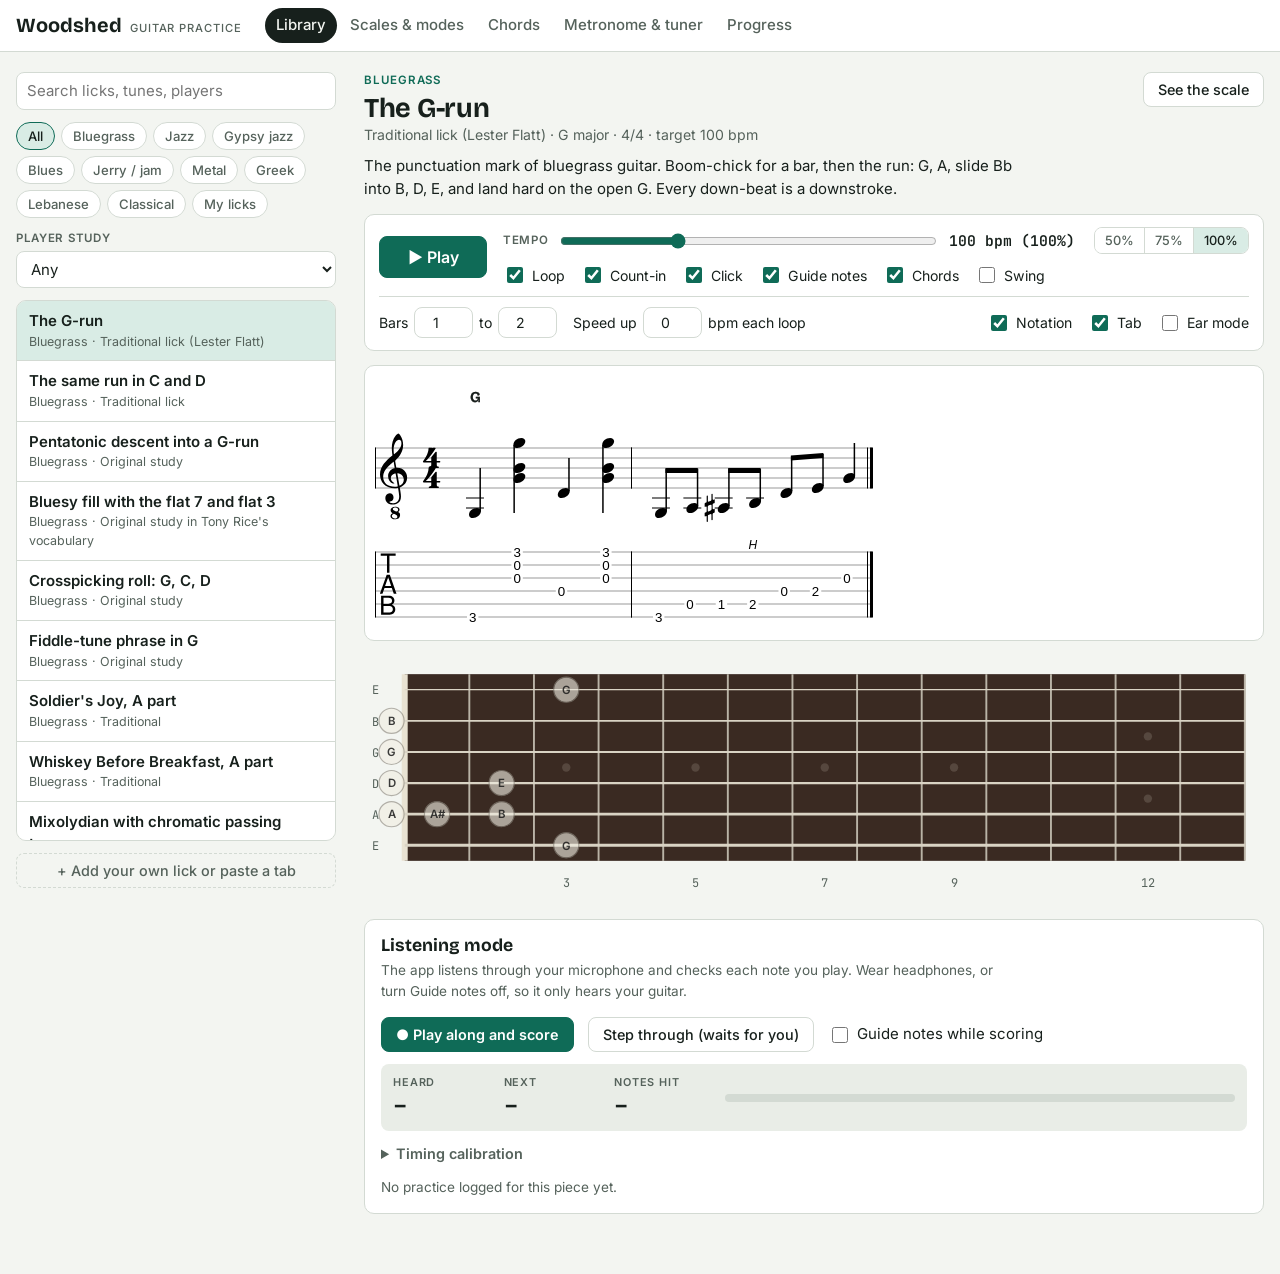
==== docs/index.html @ 0c2ee4f9 "Add Woodshed, a browser-based guitar practice app Static app in docs/ (no build step) with: - 66-pie" ====
<!doctype html>
<html lang="en">
<head>
<meta charset="utf-8">
<meta name="viewport" content="width=device-width,initial-scale=1,viewport-fit=cover">
<title>Woodshed Guitar</title>
<meta name="claude:viewport-fit-sides" content="cover">
<link rel="stylesheet" href="https://fonts.googleapis.com/css2?family=Bricolage+Grotesque:opsz,wght@12..96,500;12..96,700&family=Inter:wght@400;500;600&family=JetBrains+Mono:wght@400;600&display=swap">
<link rel="stylesheet" href="css/style.css">
</head>
<body>
<header class="top">
  <div class="top-in">
    <a class="brand" href="#library">Woodshed<span>guitar practice</span></a>
    <nav class="nav" aria-label="Sections">
      <a href="#library" data-view="library">Library</a>
      <a href="#scales" data-view="scales">Scales &amp; modes</a>
      <a href="#chords" data-view="chords">Chords</a>
      <a href="#tools" data-view="tools">Metronome &amp; tuner</a>
      <a href="#progress" data-view="progress">Progress</a>
    </nav>
  </div>
</header>

<main class="wrap">
  <!-- ============ LIBRARY / PRACTICE ============ -->
  <section id="view-library" class="view">
    <div class="lib">
      <aside class="lib-side" id="lib-side">
        <input type="search" id="lib-search" class="input" placeholder="Search licks, tunes, players" aria-label="Search the library">
        <div class="chips" id="style-chips" role="group" aria-label="Style"></div>
        <label class="field">
          <span>Player study</span>
          <select id="tag-select" class="input"></select>
        </label>
        <ul class="lick-list" id="lick-list"></ul>
        <button class="btn btn-ghost" id="add-lick">+ Add your own lick or paste a tab</button>
        <details class="songs" id="songs-box">
          <summary id="songs-title">Songs to know</summary>
          <ul id="songs-list"></ul>
        </details>
      </aside>

      <div class="lib-main" id="lib-main">
        <button class="btn btn-ghost back" id="lib-back">← Library</button>

        <div id="lick-view">
          <div class="lick-head">
            <div>
              <p class="eyebrow" id="lick-style"></p>
              <h1 id="lick-title"></h1>
              <p class="meta" id="lick-meta"></p>
            </div>
            <div class="lick-actions" id="lick-actions"></div>
          </div>
          <p class="about" id="lick-about"></p>

          <div class="transport" id="transport">
            <button class="btn btn-primary play" id="play-btn">▶ Play</button>
            <div class="tempo">
              <label for="bpm">Tempo</label>
              <input type="range" id="bpm" min="30" max="260" step="1">
              <output id="bpm-out" class="num"></output>
              <div class="seg" id="pct-btns">
                <button data-pct="0.5">50%</button><button data-pct="0.75">75%</button><button data-pct="1">100%</button>
              </div>
            </div>
            <div class="toggles">
              <label><input type="checkbox" id="opt-loop"> Loop</label>
              <label><input type="checkbox" id="opt-count"> Count-in</label>
              <label><input type="checkbox" id="opt-click"> Click</label>
              <label><input type="checkbox" id="opt-guide"> Guide notes</label>
              <label><input type="checkbox" id="opt-backing"> Chords</label>
              <label><input type="checkbox" id="opt-swing"> Swing</label>
            </div>
            <div class="toggles">
              <label>Bars <input type="number" id="bar-from" class="input small" min="1"> to <input type="number" id="bar-to" class="input small" min="1"></label>
              <label>Speed up <input type="number" id="ramp" class="input small" min="0" max="20" step="1"> bpm each loop</label>
              <span class="spacer"></span>
              <label><input type="checkbox" id="opt-notation"> Notation</label>
              <label><input type="checkbox" id="opt-tab"> Tab</label>
              <label title="Hide the music and learn the phrase by ear"><input type="checkbox" id="opt-ear"> Ear mode</label>
            </div>
          </div>

          <div class="score-card">
            <div class="score-scroll"><div id="score" class="score"></div></div>
            <div id="ear-cover" class="ear-cover" hidden>
              <p><strong>Ear mode.</strong> The music is hidden. Play it, sing it back, then find it on the neck. Use Step through to check yourself note by note.</p>
            </div>
            <p class="errors" id="lick-errors" hidden></p>
          </div>

          <div class="fb-scroll"><div id="lick-fb"></div></div>

          <div class="listen" id="listen">
            <div class="listen-head">
              <h2>Listening mode</h2>
              <p class="hint">The app listens through your microphone and checks each note you play. Wear headphones, or turn Guide notes off, so it only hears your guitar.</p>
            </div>
            <div class="listen-row">
              <button class="btn btn-primary" id="along-btn">● Play along and score</button>
              <button class="btn" id="step-btn">Step through (waits for you)</button>
              <label class="inline"><input type="checkbox" id="opt-along-guide"> Guide notes while scoring</label>
            </div>
            <div class="listen-live" id="listen-live">
              <div class="heard"><span class="lbl">Heard</span><span class="big num" id="heard-note">–</span></div>
              <div class="heard"><span class="lbl">Next</span><span class="big num" id="want-note">–</span></div>
              <div class="heard"><span class="lbl">Notes hit</span><span class="big num" id="live-score">–</span></div>
              <div class="meter"><div id="level-bar"></div></div>
            </div>
            <p class="result" id="listen-result" hidden></p>
            <p class="errors" id="mic-error" hidden></p>
            <details class="adv">
              <summary>Timing calibration</summary>
              <label>Microphone delay <input type="range" id="latency" min="0" max="250" step="5"> <output id="latency-out" class="num"></output></label>
              <p class="hint">If you are playing in time but notes score as late, raise this. Bluetooth headphones and speakers often need 150 ms or more.</p>
            </details>
            <div class="history" id="lick-history"></div>
          </div>
        </div>

        <!-- editor for your own licks -->
        <div id="editor" hidden>
          <h1>Your lick</h1>
          <p class="about">Type a phrase in the app's notation, or paste ASCII tab from any transcription and convert it. It is saved in this browser and gets every practice tool: playback, tempo, looping and listening mode.</p>
          <div class="form-grid">
            <label class="field"><span>Title</span><input id="ed-title" class="input" placeholder="Church Street Blues, intro"></label>
            <label class="field"><span>Style</span><select id="ed-style" class="input"></select></label>
            <label class="field"><span>Meter</span><input id="ed-meter" class="input" value="4/4"></label>
            <label class="field"><span>Target tempo (quarter notes / min)</span><input id="ed-tempo" class="input" type="number" value="100" min="30" max="260"></label>
          </div>
          <label class="field"><span>Notes</span>
            <textarea id="ed-notes" class="input mono" rows="5" spellcheck="false" placeholder="e 6/3 5/0 5/1h 5/2 4/0 4/2 q 3/0 r |"></textarea>
          </label>
          <p class="errors" id="ed-errors" hidden></p>
          <div class="score-card"><div class="score-scroll"><div id="ed-score" class="score"></div></div></div>
          <div class="listen-row">
            <button class="btn btn-primary" id="ed-save">Save lick</button>
            <button class="btn" id="ed-cancel">Cancel</button>
          </div>
          <details class="adv" open>
            <summary>Paste ASCII tab</summary>
            <textarea id="ed-ascii" class="input mono" rows="7" spellcheck="false" placeholder="e|-----------------|&#10;B|-----------------|&#10;G|-------------0---|&#10;D|---------0-2-----|&#10;A|---0-1h2---------|&#10;E|-3---------------|"></textarea>
            <div class="listen-row">
              <label class="inline">Each note is a
                <select id="ed-ascii-dur" class="input small"><option value="e">eighth</option><option value="s">sixteenth</option><option value="q">quarter</option></select>
              </label>
              <button class="btn" id="ed-convert">Convert to notes</button>
            </div>
            <p class="hint">ASCII tab does not record rhythm, so every note starts with the same length. Step-through mode ignores rhythm entirely; edit the durations afterwards if you want to play along in time.</p>
          </details>
          <details class="adv">
            <summary>Notation reference</summary>
            <pre class="ref">w h q e s        whole, half, quarter, eighth, sixteenth (applies until changed)
q.  e.           dotted          et st qt   triplets
6/3              string 6 (low E), fret 3
g3 c#4 bb3       a pitch by name; open strings are e2 a2 d3 g3 b3 e4
@5               place named pitches around the 5th fret
5/3+4/2+3/0      notes played together
r                rest            -   hold the previous note (tie)
|                bar line        [Am7]  chord symbol
after a note:    h hammer-on  p pull-off  s slide  ~ vibrato
                 b whole-step bend  b1 half-step bend  q quarter-tone bend</pre>
          </details>
        </div>
      </div>
    </div>
  </section>

  <!-- ============ SCALES ============ -->
  <section id="view-scales" class="view" hidden>
    <h1>Scales &amp; modes</h1>
    <div class="bar">
      <label class="field"><span>Root</span><select id="sc-root" class="input"></select></label>
      <label class="field grow"><span>Scale</span><select id="sc-scale" class="input"></select></label>
      <label class="field"><span>Labels</span>
        <select id="sc-labels" class="input"><option value="note">Note names</option><option value="degree">Scale degrees</option></select>
      </label>
      <button class="btn btn-primary" id="sc-play">▶ Play scale</button>
    </div>
    <p class="about" id="sc-about"></p>
    <p class="meta" id="sc-notes"></p>
    <div class="fb-scroll"><div id="sc-fb"></div></div>
    <p class="hint" id="sc-quarter" hidden>Outlined notes are quarter tones: fret the note shown and bend it up slightly, about half the distance to the next fret. Tap any note on the neck to hear it.</p>
    <h2>Related studies</h2>
    <ul class="lick-list inline-list" id="sc-licks"></ul>
  </section>

  <!-- ============ CHORDS ============ -->
  <section id="view-chords" class="view" hidden>
    <h1>Chord library</h1>
    <div class="bar">
      <label class="field"><span>Root</span><select id="ch-root" class="input"></select></label>
      <div class="chips" id="ch-cats" role="group" aria-label="Chord family"></div>
    </div>
    <p class="about" id="ch-note"></p>
    <div class="chord-grid" id="ch-grid"></div>
    <p class="hint">Tap a chord to hear it. Filled accent dots are roots.</p>
  </section>

  <!-- ============ TOOLS ============ -->
  <section id="view-tools" class="view" hidden>
    <div class="tools">
      <div class="panel">
        <h1>Metronome</h1>
        <div class="metro-bpm"><output id="m-bpm-out" class="num">100</output><span>bpm</span></div>
        <input type="range" id="m-bpm" min="30" max="300" value="100" aria-label="Tempo">
        <div class="listen-row center">
          <button class="btn" id="m-minus">−5</button>
          <button class="btn btn-primary play" id="m-start">▶ Start</button>
          <button class="btn" id="m-plus">+5</button>
          <button class="btn" id="m-tap">Tap tempo</button>
        </div>
        <div class="beats" id="m-beats" aria-hidden="true"></div>
        <div class="form-grid">
          <label class="field"><span>Meter</span>
            <select id="m-meter" class="input">
              <option>2/4</option><option>3/4</option><option selected>4/4</option><option>5/4</option><option>6/8</option>
              <option value="7/8">7/8 (kalamatianos 3+2+2)</option><option value="9/8">9/8 (3+3+3)</option>
              <option value="9/8z">9/8 (karsilamas 2+2+2+3)</option><option value="10/8">10/8 (sama'i 3+2+2+3)</option><option>12/8</option>
            </select>
          </label>
          <label class="field"><span>Subdivide the beat</span>
            <select id="m-sub" class="input"><option value="1">None</option><option value="2">Eighths</option><option value="3">Triplets</option><option value="4">Sixteenths</option></select>
          </label>
          <label class="field"><span>Speed trainer: add bpm</span><input type="number" id="m-inc" class="input" value="0" min="0" max="20"></label>
          <label class="field"><span>every N bars</span><input type="number" id="m-every" class="input" value="4" min="1" max="64"></label>
        </div>
      </div>
      <div class="panel">
        <h1>Tuner</h1>
        <div class="tuner">
          <div class="tuner-note num" id="t-note">–</div>
          <div class="tuner-scale"><div class="tuner-mid"></div><div class="tuner-needle" id="t-needle"></div></div>
          <div class="tuner-cents num" id="t-cents">Start the tuner and play a string</div>
        </div>
        <div class="listen-row center"><button class="btn btn-primary" id="t-start">Start tuner</button></div>
        <p class="hint center">Standard tuning: E2 A2 D3 G3 B3 E4</p>
        <p class="errors" id="t-error" hidden></p>
      </div>
    </div>
  </section>

  <!-- ============ PROGRESS ============ -->
  <section id="view-progress" class="view" hidden>
    <h1>Progress</h1>
    <div class="stats" id="pr-stats"></div>
    <h2>Accuracy over time</h2>
    <div class="chart" id="pr-chart"></div>
    <h2>By style</h2>
    <div class="style-bars" id="pr-styles"></div>
    <h2>Pieces you have worked on</h2>
    <div class="table-scroll"><table class="table" id="pr-table"></table></div>
    <div class="listen-row">
      <button class="btn" id="pr-reset">Clear practice history</button>
      <span id="pr-confirm" hidden>Delete all history? <button class="btn btn-danger" id="pr-yes">Yes, delete</button> <button class="btn" id="pr-no">Keep it</button></span>
    </div>
  </section>
</main>

<script src="vendor/vexflow.js"></script>
<script src="js/theory.js"></script>
<script src="js/dsl.js"></script>
<script src="js/audio.js"></script>
<script src="js/pitch.js"></script>
<script src="js/score.js"></script>
<script src="js/player.js"></script>
<script src="js/fretboard.js"></script>
<script src="js/store.js"></script>
<script src="js/chords.js"></script>
<script src="js/library/meta.js"></script>
<script src="js/library/bluegrass.js"></script>
<script src="js/library/jazz.js"></script>
<script src="js/library/gypsy.js"></script>
<script src="js/library/blues.js"></script>
<script src="js/library/metal.js"></script>
<script src="js/library/greek.js"></script>
<script src="js/library/lebanese.js"></script>
<script src="js/library/classical.js"></script>
<script src="js/app.js"></script>
</body>
</html>
---- docs/css/style.css ----
/* Woodshed. Layout: a working bench — library rail on the left, the piece on the right,
   score on a paper-like card. Colours come from the instrument: spruce-pale ground,
   ebony ink, a deep bottle-green accent, amber for the "now" position. */
:root {
  --bg: #f3f5f1;
  --surface: #ffffff;
  --surface-2: #e9ede7;
  --ink: #17201c;
  --ink-2: #55625b;
  --line: #d3dad3;
  --accent: #0f6b57;
  --accent-ink: #ffffff;
  --accent-soft: #d9ece5;
  --now: #c77a12;
  --now-soft: #f6e3c2;
  --good: #23824d;
  --mid: #b07a10;
  --bad: #c2402f;
  --board: #3a2a22;
  --board-line: #b9b3a6;
  --score-filter: none;
  --font-display: 'Bricolage Grotesque', 'Avenir Next', 'Segoe UI', sans-serif;
  --font-body: 'Inter', system-ui, -apple-system, 'Segoe UI', sans-serif;
  --font-mono: 'JetBrains Mono', ui-monospace, 'SF Mono', Menlo, monospace;
  --radius: 10px;
}
@media (prefers-color-scheme: dark) {
  :root:not([data-theme="light"]) {
    --bg: #101513; --surface: #181f1c; --surface-2: #212a26; --ink: #e7ede9; --ink-2: #9fada5; --line: #2e3934;
    --accent: #4fc3a1; --accent-ink: #06231b; --accent-soft: #17382f; --now: #e5a548; --now-soft: #4a3716;
    --good: #5ccb86; --mid: #e0b04e; --bad: #f07a68; --board: #2a1f1a; --board-line: #8a857b;
    --score-filter: invert(0.9) hue-rotate(180deg);
    color-scheme: dark;
  }
}
:root[data-theme="dark"] {
  --bg: #101513; --surface: #181f1c; --surface-2: #212a26; --ink: #e7ede9; --ink-2: #9fada5; --line: #2e3934;
  --accent: #4fc3a1; --accent-ink: #06231b; --accent-soft: #17382f; --now: #e5a548; --now-soft: #4a3716;
  --good: #5ccb86; --mid: #e0b04e; --bad: #f07a68; --board: #2a1f1a; --board-line: #8a857b;
  --score-filter: invert(0.9) hue-rotate(180deg);
  color-scheme: dark;
}

* { box-sizing: border-box; }
html { -webkit-text-size-adjust: 100%; }
body { margin: 0; background: var(--bg); color: var(--ink); font: 15px/1.5 var(--font-body); }
[hidden] { display: none !important; }
h1, h2 { font-family: var(--font-display); text-wrap: balance; margin: 0; line-height: 1.15; }
h1 { font-size: 1.7rem; font-weight: 700; letter-spacing: -0.01em; }
h2 { font-size: 1.1rem; font-weight: 700; margin-top: 1.6rem; margin-bottom: 0.6rem; }
p { margin: 0; }
a { color: var(--accent); }
.num { font-variant-numeric: tabular-nums; }
:focus-visible { outline: 2px solid var(--accent); outline-offset: 2px; }

/* ---------- header ---------- */
.top { position: sticky; top: env(safe-area-inset-top, 0px); z-index: 20; background: var(--surface); border-bottom: 1px solid var(--line); }
body::before { content: ""; position: fixed; inset: 0 0 auto; height: env(safe-area-inset-top, 0px); z-index: 30; background: var(--surface); }
.top-in { max-width: 1320px; margin: 0 auto; display: flex; align-items: center; gap: 8px 24px; flex-wrap: wrap;
  padding-block: 8px; padding-left: max(16px, env(safe-area-inset-left, 0px)); padding-right: max(16px, env(safe-area-inset-right, 0px)); }
.brand { font-family: var(--font-display); font-weight: 700; font-size: 1.25rem; color: var(--ink); text-decoration: none; display: flex; align-items: baseline; gap: 8px; }
.brand span { font: 500 0.7rem var(--font-body); letter-spacing: 0.08em; text-transform: uppercase; color: var(--ink-2); }
.nav { display: flex; gap: 2px; overflow-x: auto; min-width: 0; scrollbar-width: none; }
.nav a { padding: 6px 11px; border-radius: 999px; color: var(--ink-2); text-decoration: none; font-weight: 500; white-space: nowrap; }
.nav a:hover { color: var(--ink); background: var(--surface-2); }
.nav a.on { background: var(--ink); color: var(--bg); }

.wrap { max-width: 1320px; margin: 0 auto; padding-block: 20px 60px;
  padding-left: max(16px, env(safe-area-inset-left, 0px)); padding-right: max(16px, env(safe-area-inset-right, 0px)); }
.view > h1 { margin-bottom: 14px; }

/* ---------- controls ---------- */
.btn { font: 500 0.9rem var(--font-body); padding: 8px 14px; border-radius: 8px; border: 1px solid var(--line); background: var(--surface); color: var(--ink); cursor: pointer; }
.btn:hover { border-color: var(--ink-2); }
.btn-primary { background: var(--accent); border-color: var(--accent); color: var(--accent-ink); font-weight: 600; }
.btn-primary:hover { filter: brightness(1.08); border-color: var(--accent); }
.btn-primary.stop, .btn.stop { background: var(--ink); border-color: var(--ink); color: var(--bg); }
.btn-ghost { background: transparent; border-style: dashed; color: var(--ink-2); }
.btn-danger { background: var(--bad); border-color: var(--bad); color: #fff; }
.input { font: inherit; color: var(--ink); background: var(--surface); border: 1px solid var(--line); border-radius: 8px; padding: 7px 10px; width: 100%; min-width: 0; }
.input.small { width: 4.2em; padding: 4px 6px; text-align: center; }
select.input.small { width: auto; text-align: left; }
.input.mono, .ref { font: 0.85rem/1.5 var(--font-mono); }
textarea.input { resize: vertical; }
.field { display: flex; flex-direction: column; gap: 4px; min-width: 0; }
.field > span { font-size: 0.72rem; font-weight: 600; letter-spacing: 0.06em; text-transform: uppercase; color: var(--ink-2); }
.chips { display: flex; flex-wrap: wrap; gap: 6px; }
.chip { font: 500 0.82rem var(--font-body); padding: 5px 11px; border-radius: 999px; border: 1px solid var(--line); background: var(--surface); color: var(--ink-2); cursor: pointer; }
.chip:hover { color: var(--ink); border-color: var(--ink-2); }
.chip.on { background: var(--accent-soft); border-color: var(--accent); color: var(--ink); }
.hint { color: var(--ink-2); font-size: 0.85rem; max-width: 70ch; }
.hint.center, .center { text-align: center; justify-content: center; margin-inline: auto; }
.meta { color: var(--ink-2); font-size: 0.88rem; }
.about { max-width: 72ch; margin: 10px 0 14px; }
.eyebrow { font-size: 0.72rem; font-weight: 600; letter-spacing: 0.08em; text-transform: uppercase; color: var(--accent); margin-bottom: 4px; }
.errors { color: var(--bad); font-size: 0.88rem; margin-top: 8px; }
.bar { display: flex; flex-wrap: wrap; gap: 12px; align-items: flex-end; margin-bottom: 6px; }
.bar .grow { flex: 1 1 220px; }
.bar .field { flex: 0 1 150px; }

/* ---------- library ---------- */
.lib { display: grid; grid-template-columns: 320px minmax(0, 1fr); gap: 28px; align-items: start; }
.lib-side { display: flex; flex-direction: column; gap: 12px; position: sticky; top: calc(64px + env(safe-area-inset-top, 0px)); max-height: calc(100vh - 84px); min-width: 0; }
.lick-list { list-style: none; margin: 0; padding: 0; overflow-y: auto; flex: 1 1 auto; min-height: 120px; border: 1px solid var(--line); border-radius: var(--radius); background: var(--surface); }
.lick-list li + li { border-top: 1px solid var(--line); }
.lick-list .empty { padding: 14px; color: var(--ink-2); font-size: 0.88rem; }
.lick-item { display: grid; grid-template-columns: minmax(0, 1fr) auto; gap: 0 8px; width: 100%; text-align: left; padding: 9px 12px; border: 0; background: transparent; color: inherit; font: inherit; cursor: pointer; }
.lick-item:hover { background: var(--surface-2); }
.lick-item.on { background: var(--accent-soft); }
.li-title { font-weight: 600; grid-column: 1; }
.li-sub { font-size: 0.78rem; color: var(--ink-2); grid-column: 1; }
.badge { grid-column: 2; grid-row: 1 / span 2; align-self: center; font: 600 0.75rem var(--font-mono); padding: 2px 7px; border-radius: 999px; border: 1px solid currentColor; }
.badge.good { color: var(--good); } .badge.mid { color: var(--mid); } .badge.low { color: var(--bad); }
.inline-list { max-width: 560px; }
.songs { font-size: 0.86rem; border: 1px solid var(--line); border-radius: var(--radius); padding: 8px 12px; background: var(--surface); overflow-y: auto; max-height: 40vh; flex: 0 0 auto; }
.songs summary { font-weight: 600; cursor: pointer; }
.songs ul { margin: 8px 0 2px; padding-left: 18px; display: flex; flex-direction: column; gap: 6px; }
.songs li span { display: block; color: var(--ink-2); }
.back { display: none; margin-bottom: 12px; }
.lick-head { display: flex; justify-content: space-between; gap: 16px; align-items: flex-start; flex-wrap: wrap; }
.lick-actions { display: flex; gap: 8px; flex-wrap: wrap; }

.transport { display: flex; flex-direction: column; gap: 10px; padding: 12px 14px; border: 1px solid var(--line); border-radius: var(--radius); background: var(--surface); }
.transport > .play { align-self: flex-start; min-width: 108px; font-size: 1rem; padding: 10px 18px; }
.tempo { display: flex; align-items: center; gap: 10px; flex-wrap: wrap; }
.tempo label { font-size: 0.72rem; font-weight: 600; letter-spacing: 0.06em; text-transform: uppercase; color: var(--ink-2); }
.tempo input[type=range] { flex: 1 1 160px; min-width: 120px; accent-color: var(--accent); }
.tempo output { font: 600 0.92rem var(--font-mono); min-width: 15ch; }
.seg { display: inline-flex; border: 1px solid var(--line); border-radius: 8px; overflow: hidden; }
.seg button { font: 500 0.8rem var(--font-body); padding: 5px 10px; border: 0; background: var(--surface); color: var(--ink-2); cursor: pointer; }
.seg button + button { border-left: 1px solid var(--line); }
.seg button.on { background: var(--accent-soft); color: var(--ink); }
.toggles { display: flex; flex-wrap: wrap; gap: 6px 16px; align-items: center; font-size: 0.88rem; }
.toggles label, .inline { display: inline-flex; align-items: center; gap: 6px; }
.toggles input[type=checkbox], .inline input[type=checkbox] { accent-color: var(--accent); width: 16px; height: 16px; }
.spacer { flex: 1 1 0; }
@media (min-width: 760px) {
  .transport { display: grid; grid-template-columns: auto minmax(0, 1fr); column-gap: 16px; }
  .transport > .play { grid-row: 1 / span 2; align-self: center; }
  .transport > .toggles:last-child { grid-column: 1 / -1; border-top: 1px solid var(--line); padding-top: 10px; }
}

.score-card { margin-top: 14px; background: var(--surface); border: 1px solid var(--line); border-radius: var(--radius); padding: 8px 10px; }
.score-scroll { overflow-x: auto; }
.score svg { display: block; filter: var(--score-filter); }
.gp-chord { font: 600 15px var(--font-display); fill: #17201c; }
.gp-barnum { font: 10px var(--font-mono); fill: #7a857f; }
.gp-cursor { fill: #e9a53a; opacity: 0.32; }
.gp-mark { stroke: #fff; stroke-width: 1; }
.gp-mark-hit { fill: #23824d; }
.gp-mark-late { fill: #d39a1c; }
.gp-mark-miss { fill: #c2402f; }
.ear-cover { padding: 28px 18px; text-align: center; color: var(--ink-2); }
.ear-cover p { max-width: 52ch; margin: 0 auto; }

/* ---------- fretboard ---------- */
.fb-scroll { overflow-x: auto; margin-top: 14px; border-radius: var(--radius); }
.fb { display: block; width: 100%; height: auto; }
.fb-board { fill: var(--board); }
.fb-inlay { fill: var(--board-line); opacity: 0.22; }
.fb-fret { stroke: var(--board-line); stroke-width: 1.6; }
.fb-nut { stroke: #e8e2d2; stroke-width: 5; }
.fb-string { stroke: #d9d3c4; }
.fb-num, .fb-open { font: 10px var(--font-mono); fill: var(--ink-2); text-anchor: middle; }
.fb-m text { font: 600 9.5px var(--font-body); text-anchor: middle; pointer-events: none; }
.fb-tone circle { fill: #f1ede2; } .fb-tone text { fill: #1b1b1b; }
.fb-root circle { fill: var(--accent); stroke: #f1ede2; stroke-width: 1.5; } .fb-root text { fill: var(--accent-ink); }
.fb-ghost circle { fill: #f1ede2; opacity: 0.62; stroke: #8a857b; stroke-width: 1; } .fb-ghost text { fill: #1b1b1b; opacity: 0.85; }
.fb-quarter circle { fill: var(--board); stroke: var(--now); stroke-width: 2; stroke-dasharray: 3 2; } .fb-quarter text { fill: #f6e3c2; }
.fb-now circle { fill: var(--now); stroke: #fff; stroke-width: 2; } .fb-now text { fill: #1b1200; }

/* ---------- listening ---------- */
.listen { margin-top: 22px; padding: 16px; border: 1px solid var(--line); border-radius: var(--radius); background: var(--surface); display: flex; flex-direction: column; gap: 12px; }
.listen h2 { margin: 0 0 4px; }
.listen-row { display: flex; flex-wrap: wrap; gap: 10px 14px; align-items: center; margin-top: 4px; }
.listen-live { display: flex; flex-wrap: wrap; gap: 10px 28px; align-items: center; padding: 10px 12px; background: var(--surface-2); border-radius: 8px; }
.heard { display: flex; flex-direction: column; min-width: 5.5em; }
.lbl { font-size: 0.68rem; font-weight: 600; letter-spacing: 0.08em; text-transform: uppercase; color: var(--ink-2); }
.big { font: 600 1.5rem var(--font-mono); }
.meter { flex: 1 1 140px; height: 8px; border-radius: 999px; background: var(--line); overflow: hidden; }
#level-bar { height: 100%; width: 0; background: var(--accent); transition: width 60ms linear; }
.result { padding: 10px 12px; border-radius: 8px; border-left: 4px solid var(--ink-2); background: var(--surface-2); max-width: 80ch; }
.result.good { border-color: var(--good); } .result.mid { border-color: var(--mid); } .result.low { border-color: var(--bad); }
.adv { font-size: 0.9rem; }
.adv summary { cursor: pointer; font-weight: 600; color: var(--ink-2); }
.adv > * + * { margin-top: 8px; }
.adv input[type=range] { accent-color: var(--accent); vertical-align: middle; }
.ref { background: var(--surface-2); padding: 12px; border-radius: 8px; overflow-x: auto; margin: 8px 0 0; }
.spark { width: 260px; max-width: 100%; height: 46px; }
.spark-line { fill: none; stroke: var(--accent); stroke-width: 2; }
.spark-dot { fill: var(--accent); }
.form-grid { display: grid; grid-template-columns: repeat(auto-fit, minmax(170px, 1fr)); gap: 12px; margin: 12px 0; }
#editor { display: flex; flex-direction: column; gap: 10px; }

/* ---------- chords ---------- */
.chord-grid { display: grid; grid-template-columns: repeat(auto-fill, minmax(128px, 1fr)); gap: 12px; margin: 14px 0; }
.chord-card { display: flex; flex-direction: column; align-items: center; gap: 2px; padding: 10px 6px 6px; border: 1px solid var(--line); border-radius: var(--radius); background: var(--surface); color: var(--ink); cursor: pointer; font: inherit; }
.chord-card:hover { border-color: var(--accent); }
.chord-name { font: 700 0.98rem var(--font-display); text-align: center; }
.chord-svg { width: 118px; max-width: 100%; height: auto; }
.cd-line { stroke: var(--ink-2); stroke-width: 1; }
.cd-nut { stroke: var(--ink); stroke-width: 4; }
.cd-dot { fill: var(--ink); } .cd-root { fill: var(--accent); }
.cd-open { fill: none; stroke: var(--ink); stroke-width: 1.4; } .cd-root-open { stroke: var(--accent); stroke-width: 2.2; }
.cd-top, .cd-note, .cd-fr { font: 10px var(--font-mono); fill: var(--ink-2); text-anchor: middle; }
.cd-top { font-size: 13px; } .cd-fr { text-anchor: start; }

/* ---------- tools ---------- */
.tools { display: grid; grid-template-columns: repeat(auto-fit, minmax(300px, 1fr)); gap: 20px; }
.panel { background: var(--surface); border: 1px solid var(--line); border-radius: var(--radius); padding: 20px; display: flex; flex-direction: column; gap: 14px; min-width: 0; }
.metro-bpm { text-align: center; }
.metro-bpm output { font: 700 4.2rem/1 var(--font-display); }
.metro-bpm span { color: var(--ink-2); margin-left: 6px; }
.panel input[type=range] { width: 100%; accent-color: var(--accent); }
.beats { display: flex; gap: 8px; height: 22px; }
.beat { flex: 1 1 0; border-radius: 6px; background: var(--surface-2); border: 1px solid var(--line); }
.beat.first { border-color: var(--accent); }
.beat.on { background: var(--now); border-color: var(--now); }
.beat.first.on { background: var(--accent); border-color: var(--accent); }
.tuner { display: flex; flex-direction: column; align-items: center; gap: 12px; padding: 8px 0; }
.tuner-note { font: 700 4.2rem/1 var(--font-display); }
.tuner-scale { position: relative; width: 100%; max-width: 360px; height: 34px; border-radius: 8px; background: var(--surface-2); border: 1px solid var(--line); }
.tuner-mid { position: absolute; left: calc(50% - 5%); width: 10%; top: 0; bottom: 0; background: var(--accent-soft); }
.tuner-needle { position: absolute; left: 50%; top: -4px; bottom: -4px; width: 4px; margin-left: -2px; border-radius: 2px; background: var(--bad); transition: left 90ms linear; }
.tuner-needle.ok { background: var(--good); }
.tuner-cents { color: var(--ink-2); }

/* ---------- progress ---------- */
.stats { display: flex; flex-wrap: wrap; gap: 10px 36px; padding: 6px 0 4px; }
.stat { display: flex; flex-direction: column; }
.stat-v { font: 700 2rem/1.1 var(--font-display); }
.stat-l { font-size: 0.78rem; color: var(--ink-2); }
.chart { background: var(--surface); border: 1px solid var(--line); border-radius: var(--radius); padding: 12px; }
.acc-chart { width: 100%; height: auto; display: block; }
.ac-grid { stroke: var(--line); stroke-width: 1; }
.ac-goal { stroke: var(--good); stroke-width: 1; stroke-dasharray: 4 4; }
.ac-tick { font: 11px var(--font-mono); fill: var(--ink-2); }
.ac-area { fill: var(--accent); opacity: 0.12; }
.ac-line { fill: none; stroke: var(--accent); stroke-width: 2; stroke-linejoin: round; }
.ac-dot { fill: var(--accent); stroke: var(--surface); stroke-width: 1.5; }
.style-bars { display: flex; flex-direction: column; gap: 8px; max-width: 620px; }
.sbar { display: grid; grid-template-columns: 110px minmax(0, 1fr) 56px; gap: 10px; align-items: center; font-size: 0.88rem; }
.sbar-track { position: relative; height: 10px; border-radius: 999px; background: var(--surface-2); overflow: hidden; }
.sbar-tried, .sbar-fill { position: absolute; inset: 0 auto 0 0; border-radius: 999px; }
.sbar-tried { background: var(--now-soft); } .sbar-fill { background: var(--accent); }
.sbar-n { text-align: right; color: var(--ink-2); }
.table-scroll { overflow-x: auto; margin-bottom: 16px; }
.table { border-collapse: collapse; width: 100%; font-size: 0.9rem; }
.table th { text-align: left; font-size: 0.7rem; letter-spacing: 0.06em; text-transform: uppercase; color: var(--ink-2); font-weight: 600; }
.table th, .table td { padding: 8px 12px 8px 0; border-bottom: 1px solid var(--line); white-space: nowrap; }
.table caption { text-align: left; color: var(--ink-2); padding: 6px 0; }

/* ---------- narrow screens ---------- */
@media (max-width: 899px) {
  .lib { grid-template-columns: minmax(0, 1fr); }
  .lib-side { position: static; max-height: none; }
  .lick-list { max-height: none; }
  .lib .lib-main { display: none; }
  .lib.detail .lib-main { display: block; }
  .lib.detail .lib-side { display: none; }
  .back { display: inline-block; }
  h1 { font-size: 1.4rem; }
  .metro-bpm output, .tuner-note { font-size: 3.4rem; }
}
@media (prefers-reduced-motion: reduce) {
  * { transition: none !important; scroll-behavior: auto !important; }
}
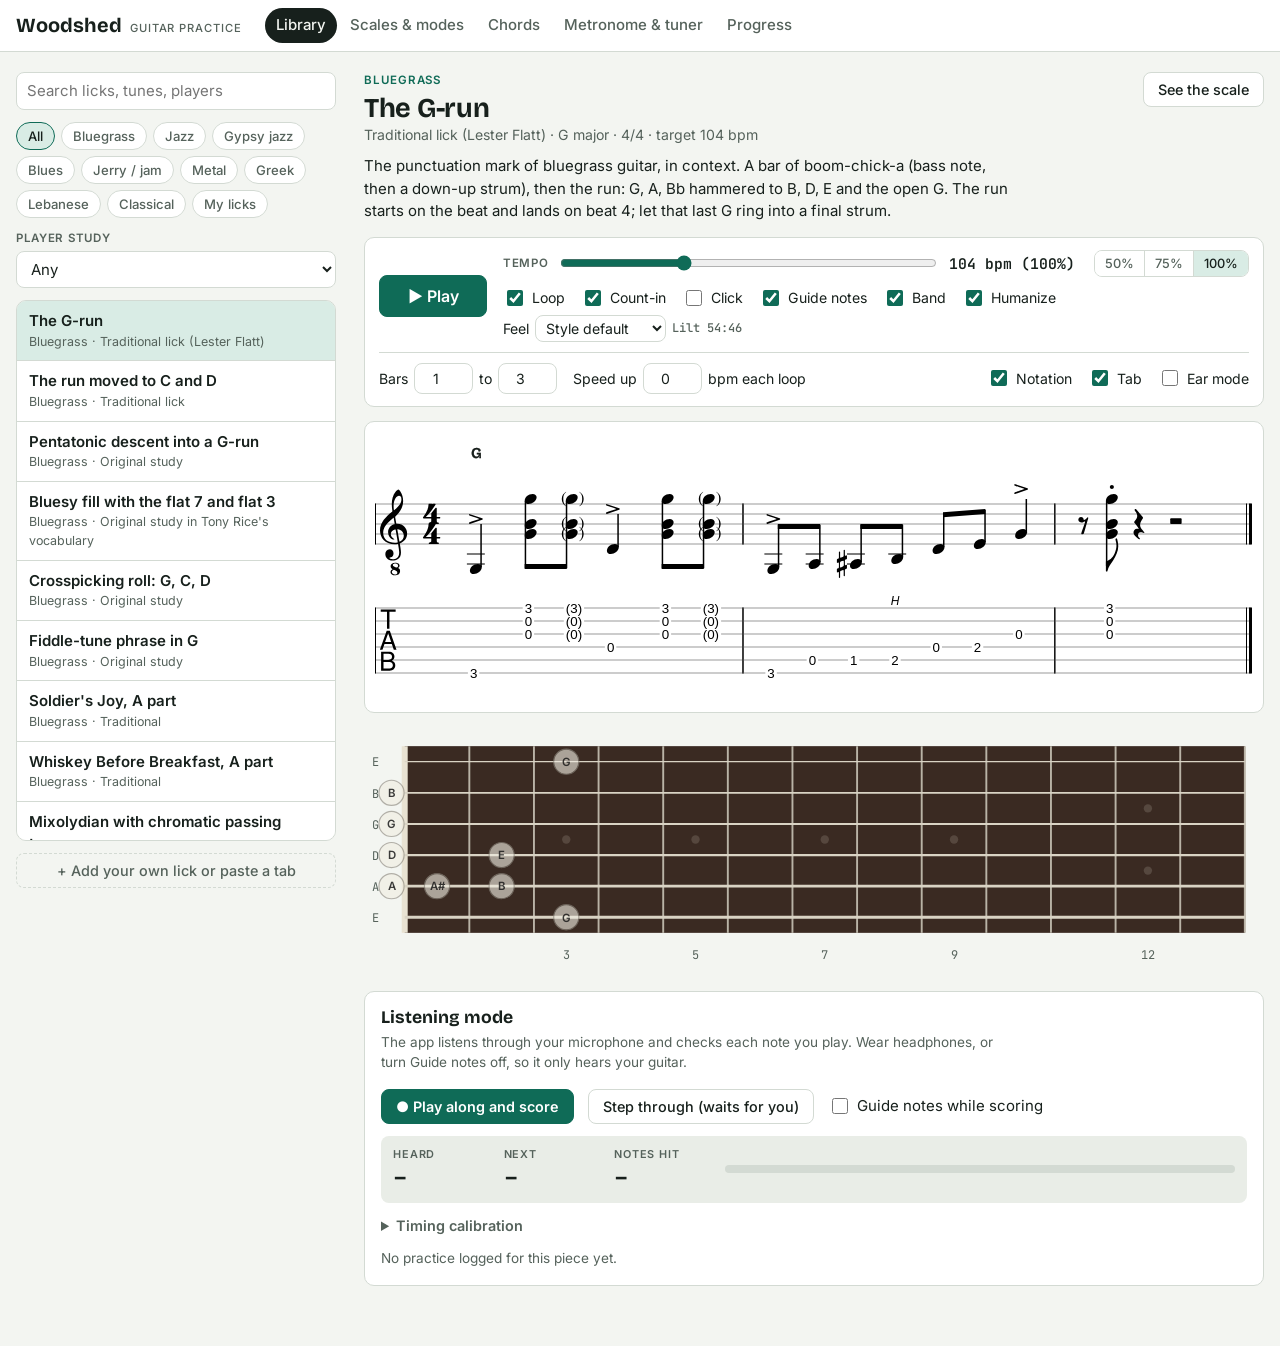
==== commit bf7c361c: "Give playback real feel: swing, phrasing, band, articulations - feel.js: per-style swing (tempo-depe" ====
--- a/docs/index.html
+++ b/docs/index.html
@@ -70,8 +70,9 @@
               <label><input type="checkbox" id="opt-count"> Count-in</label>
               <label><input type="checkbox" id="opt-click"> Click</label>
               <label><input type="checkbox" id="opt-guide"> Guide notes</label>
-              <label><input type="checkbox" id="opt-backing"> Chords</label>
-              <label><input type="checkbox" id="opt-swing"> Swing</label>
+              <label title="Bass, comping and drums in the style of the piece"><input type="checkbox" id="opt-backing"> Band</label>
+              <label title="Small variations in timing and touch, like a player"><input type="checkbox" id="opt-human"> Humanize</label>
+              <label class="feel">Feel <select id="opt-feel" class="input small"></select> <span class="feel-tag num" id="feel-tag"></span></label>
             </div>
             <div class="toggles">
               <label>Bars <input type="number" id="bar-from" class="input small" min="1"> to <input type="number" id="bar-to" class="input small" min="1"></label>
@@ -161,7 +162,10 @@
 r                rest            -   hold the previous note (tie)
 |                bar line        [Am7]  chord symbol
 after a note:    h hammer-on  p pull-off  s slide  ~ vibrato
-                 b whole-step bend  b1 half-step bend  q quarter-tone bend</pre>
+                 b whole-step bend  b1 half-step bend  q quarter-tone bend
+                 &gt; accent  . staccato  _ ghost note  m palm mute
+{5/1}  {5/1s}    grace note into the next note (hammered, or slid with s)
+!p !mf !f        dynamics from here on (pp p mp mf f ff)</pre>
           </details>
         </div>
       </div>
@@ -220,6 +224,16 @@
               <option value="7/8">7/8 (kalamatianos 3+2+2)</option><option value="9/8">9/8 (3+3+3)</option>
               <option value="9/8z">9/8 (karsilamas 2+2+2+3)</option><option value="10/8">10/8 (sama'i 3+2+2+3)</option><option>12/8</option>
             </select>
+          </label>
+          <label class="field"><span>Sound</span>
+            <select id="m-groove" class="input">
+              <option value="click">Click</option><option value="swing">Jazz ride (swing)</option><option value="shuffle">Blues shuffle</option>
+              <option value="rock">Rock / jam</option><option value="metal">Metal</option><option value="greek">Greek (hasapiko, kalamatianos)</option>
+              <option value="arabic">Darbuka: maqsum / sama'i</option><option value="baladi">Darbuka: baladi</option>
+            </select>
+          </label>
+          <label class="field"><span>Swing</span>
+            <select id="m-swing" class="input"><option value="0.5">Straight</option><option value="0.58">Light</option><option value="auto">Swing (by tempo)</option><option value="0.667">Shuffle</option></select>
           </label>
           <label class="field"><span>Subdivide the beat</span>
             <select id="m-sub" class="input"><option value="1">None</option><option value="2">Eighths</option><option value="3">Triplets</option><option value="4">Sixteenths</option></select>
@@ -263,6 +277,8 @@
 <script src="js/theory.js"></script>
 <script src="js/dsl.js"></script>
 <script src="js/audio.js"></script>
+<script src="js/feel.js"></script>
+<script src="js/band.js"></script>
 <script src="js/pitch.js"></script>
 <script src="js/score.js"></script>
 <script src="js/player.js"></script>
--- a/docs/css/style.css
+++ b/docs/css/style.css
@@ -265,3 +265,8 @@
 @media (prefers-reduced-motion: reduce) {
   * { transition: none !important; scroll-behavior: auto !important; }
 }
+
+.feel select.input.small { width: auto; padding: 3px 6px; }
+.feel-tag { font: 500 0.75rem var(--font-mono); color: var(--ink-2); }
+.gp-feel { font: italic 600 13px var(--font-body); fill: #17201c; }
+.gp-dyn { font: italic 700 13px Georgia, 'Times New Roman', serif; fill: #17201c; }
